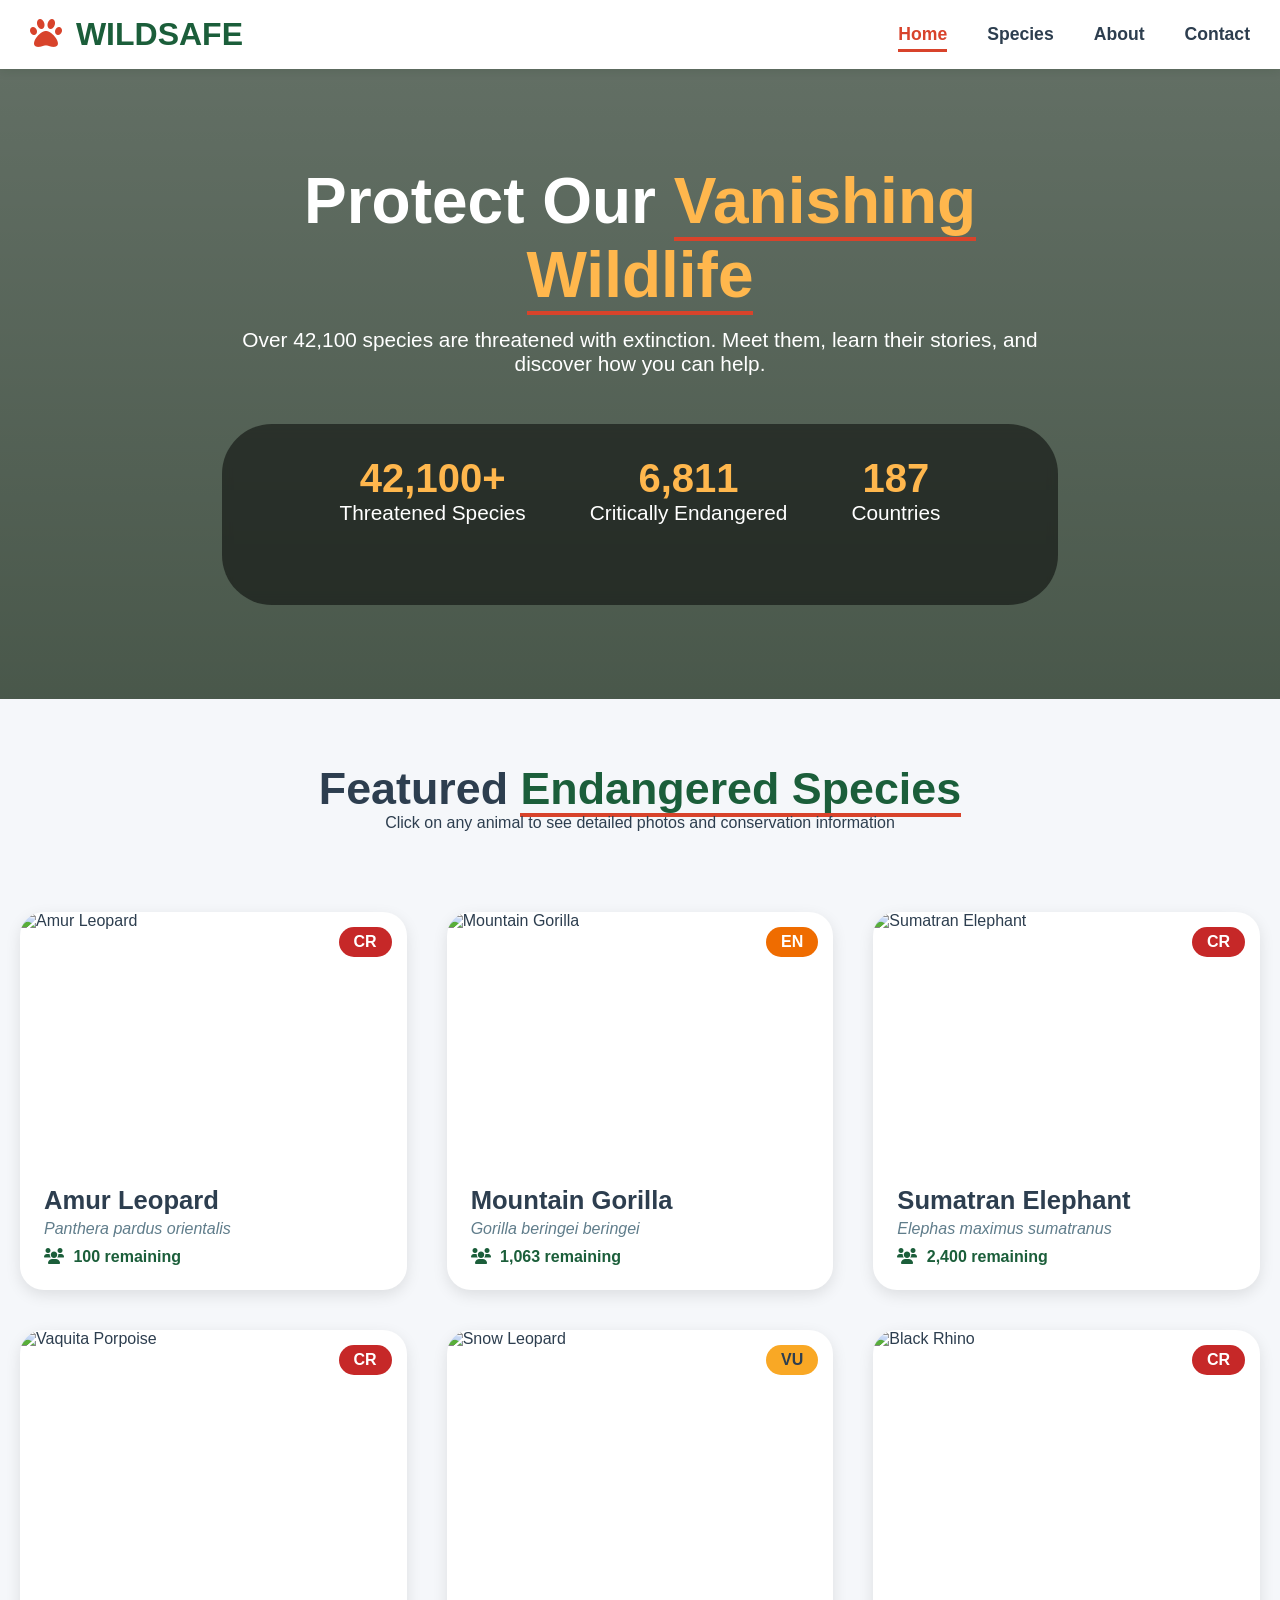
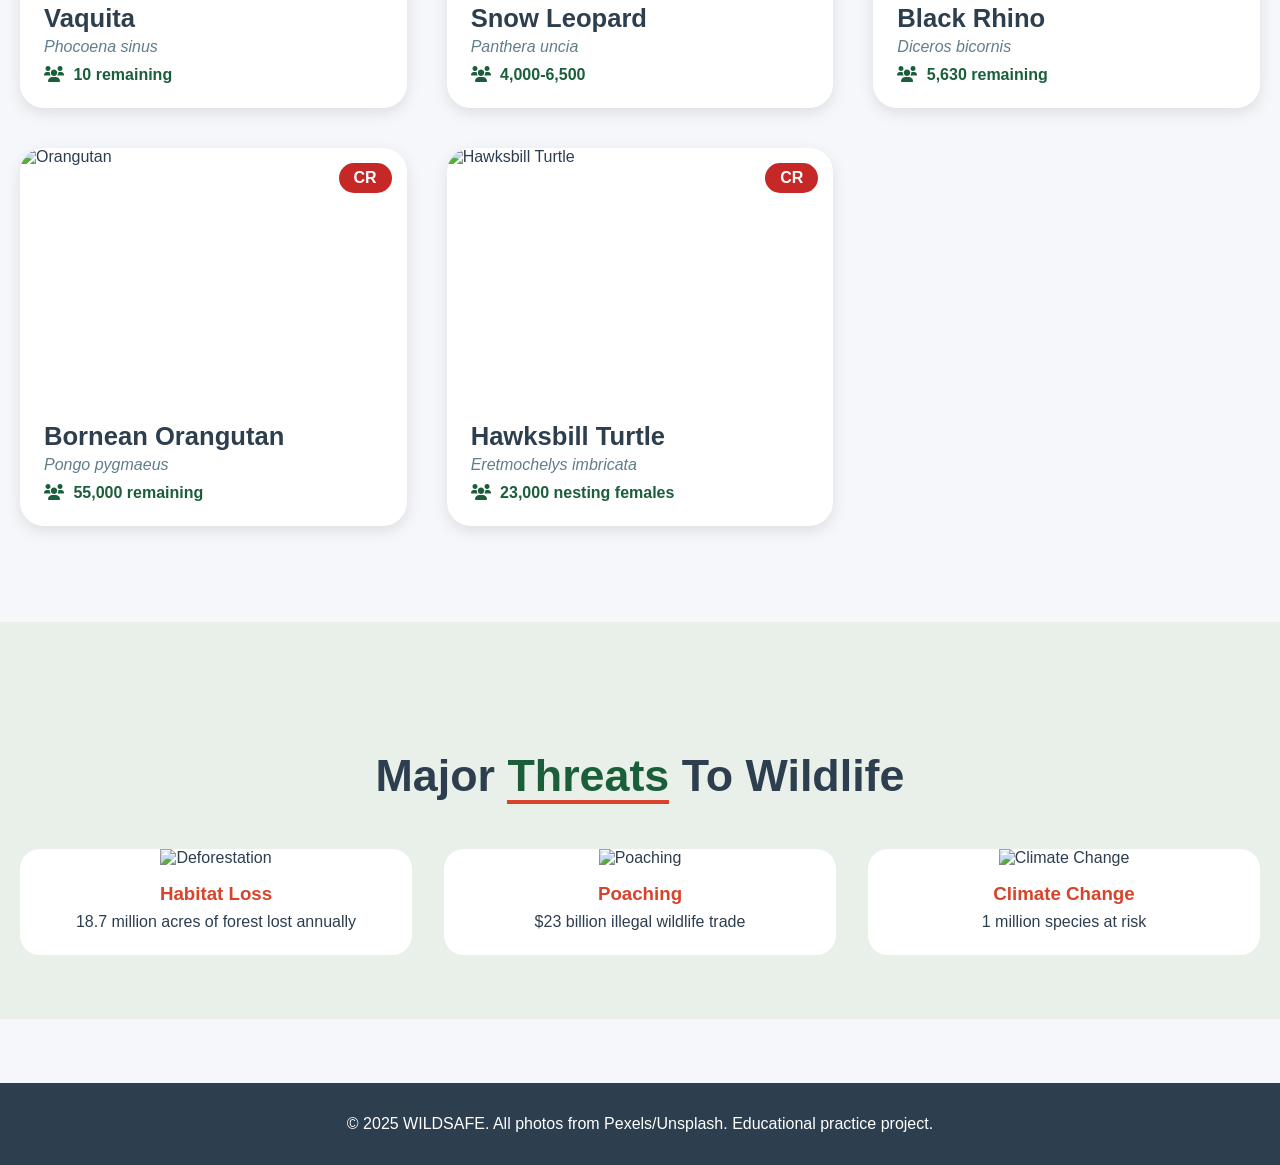
==== index.html @ 145f65b9 "Add files via upload" ====
<!DOCTYPE html>
<html lang="en">
<head>
    <meta charset="UTF-8">
    <meta name="viewport" content="width=device-width, initial-scale=1.0">
    <title>WILDSAFE · Endangered Species</title>
    <link rel="stylesheet" href="css/style.css">
    <link rel="stylesheet" href="https://cdnjs.cloudflare.com/ajax/libs/font-awesome/6.0.0/css/all.min.css">
</head>
<body>
    <!-- NAVIGATION -->
    <nav class="navbar">
        <div class="nav-container">
            <div class="logo">
                <i class="fas fa-paw"></i> WILDSAFE
            </div>
            <ul class="nav-links">
                <li><a href="index.html" class="active">Home</a></li>
                <li><a href="#species">Species</a></li>
                <li><a href="#about">About</a></li>
                <li><a href="#contact">Contact</a></li>
            </ul>
        </div>
    </nav>

    <!-- HERO SECTION -->
    <section class="hero">
        <div class="hero-content">
            <h1>Protect Our <span>Vanishing Wildlife</span></h1>
            <p>Over 42,100 species are threatened with extinction. Meet them, learn their stories, and discover how you can help.</p>
            <div class="hero-stats">
                <div class="stat-card">
                    <h3>42,100+</h3>
                    <p>Threatened Species</p>
                </div>
                <div class="stat-card">
                    <h3>6,811</h3>
                    <p>Critically Endangered</p>
                </div>
                <div class="stat-card">
                    <h3>187</h3>
                    <p>Countries</p>
                </div>
            </div>
        </div>
    </section>

    <!-- FEATURED SPECIES GALLERY -->
    <section id="species" class="species-section">
        <div class="container">
            <div class="section-header">
                <h2>Featured <span>Endangered Species</span></h2>
                <p>Click on any animal to see detailed photos and conservation information</p>
            </div>

            <div class="species-grid">
                <!-- Amur Leopard -->
                <a href="species/amur-leopard.html" class="species-card">
                    <div class="card-image">
                        <img src="https://images.pexels.com/photos/751686/pexels-photo-751686.jpeg?auto=compress&cs=tinysrgb&w=600" alt="Amur Leopard">
                        <span class="status crit">CR</span>
                    </div>
                    <div class="card-info">
                        <h3>Amur Leopard</h3>
                        <p class="sci-name">Panthera pardus orientalis</p>
                        <p class="population"><i class="fas fa-users"></i> 100 remaining</p>
                    </div>
                </a>

                <!-- Mountain Gorilla -->
                <a href="species/mountain-gorilla.html" class="species-card">
                    <div class="card-image">
                        <img src="https://images.pexels.com/photos/802221/pexels-photo-802221.jpeg?auto=compress&cs=tinysrgb&w=600" alt="Mountain Gorilla">
                        <span class="status en">EN</span>
                    </div>
                    <div class="card-info">
                        <h3>Mountain Gorilla</h3>
                        <p class="sci-name">Gorilla beringei beringei</p>
                        <p class="population"><i class="fas fa-users"></i> 1,063 remaining</p>
                    </div>
                </a>

                <!-- Sumatran Elephant -->
                <a href="species/sumatran-elephant.html" class="species-card">
                    <div class="card-image">
                        <img src="https://images.pexels.com/photos/2023384/pexels-photo-2023384.jpeg?auto=compress&cs=tinysrgb&w=600" alt="Sumatran Elephant">
                        <span class="status crit">CR</span>
                    </div>
                    <div class="card-info">
                        <h3>Sumatran Elephant</h3>
                        <p class="sci-name">Elephas maximus sumatranus</p>
                        <p class="population"><i class="fas fa-users"></i> 2,400 remaining</p>
                    </div>
                </a>

                <!-- Vaquita -->
                <a href="species/vaquita.html" class="species-card">
                    <div class="card-image">
                        <img src="https://images.pexels.com/photos/4661767/pexels-photo-4661767.jpeg?auto=compress&cs=tinysrgb&w=600" alt="Vaquita Porpoise">
                        <span class="status crit">CR</span>
                    </div>
                    <div class="card-info">
                        <h3>Vaquita</h3>
                        <p class="sci-name">Phocoena sinus</p>
                        <p class="population"><i class="fas fa-users"></i> 10 remaining</p>
                    </div>
                </a>

                <!-- Snow Leopard -->
                <a href="species/snow-leopard.html" class="species-card">
                    <div class="card-image">
                        <img src="https://images.pexels.com/photos/750357/pexels-photo-750357.jpeg?auto=compress&cs=tinysrgb&w=600" alt="Snow Leopard">
                        <span class="status vu">VU</span>
                    </div>
                    <div class="card-info">
                        <h3>Snow Leopard</h3>
                        <p class="sci-name">Panthera uncia</p>
                        <p class="population"><i class="fas fa-users"></i> 4,000-6,500</p>
                    </div>
                </a>

                <!-- Black Rhino -->
                <a href="species/black-rhino.html" class="species-card">
                    <div class="card-image">
                        <img src="https://images.pexels.com/photos/802230/pexels-photo-802230.jpeg?auto=compress&cs=tinysrgb&w=600" alt="Black Rhino">
                        <span class="status crit">CR</span>
                    </div>
                    <div class="card-info">
                        <h3>Black Rhino</h3>
                        <p class="sci-name">Diceros bicornis</p>
                        <p class="population"><i class="fas fa-users"></i> 5,630 remaining</p>
                    </div>
                </a>

                <!-- Orangutan -->
                <a href="species/orangutan.html" class="species-card">
                    <div class="card-image">
                        <img src="https://images.pexels.com/photos/1149536/pexels-photo-1149536.jpeg?auto=compress&cs=tinysrgb&w=600" alt="Orangutan">
                        <span class="status crit">CR</span>
                    </div>
                    <div class="card-info">
                        <h3>Bornean Orangutan</h3>
                        <p class="sci-name">Pongo pygmaeus</p>
                        <p class="population"><i class="fas fa-users"></i> 55,000 remaining</p>
                    </div>
                </a>

                <!-- Hawksbill Turtle -->
                <a href="species/hawksbill-turtle.html" class="species-card">
                    <div class="card-image">
                        <img src="https://images.pexels.com/photos/847393/pexels-photo-847393.jpeg?auto=compress&cs=tinysrgb&w=600" alt="Hawksbill Turtle">
                        <span class="status crit">CR</span>
                    </div>
                    <div class="card-info">
                        <h3>Hawksbill Turtle</h3>
                        <p class="sci-name">Eretmochelys imbricata</p>
                        <p class="population"><i class="fas fa-users"></i> 23,000 nesting females</p>
                    </div>
                </a>
            </div>
        </div>
    </section>

    <!-- THREATS OVERVIEW -->
    <section class="threats-section">
        <div class="container">
            <div class="section-header">
                <h2>Major <span>Threats</span> To Wildlife</h2>
            </div>
            <div class="threats-grid">
                <div class="threat-card">
                    <img src="https://images.pexels.com/photos/1020016/pexels-photo-1020016.jpeg?auto=compress&cs=tinysrgb&w=600" alt="Deforestation">
                    <h3>Habitat Loss</h3>
                    <p>18.7 million acres of forest lost annually</p>
                </div>
                <div class="threat-card">
                    <img src="https://images.pexels.com/photos/4515719/pexels-photo-4515719.jpeg?auto=compress&cs=tinysrgb&w=600" alt="Poaching">
                    <h3>Poaching</h3>
                    <p>$23 billion illegal wildlife trade</p>
                </div>
                <div class="threat-card">
                    <img src="https://images.pexels.com/photos/3616232/pexels-photo-3616232.jpeg?auto=compress&cs=tinysrgb&w=600" alt="Climate Change">
                    <h3>Climate Change</h3>
                    <p>1 million species at risk</p>
                </div>
            </div>
        </div>
    </section>

    <!-- FOOTER -->
    <footer class="footer">
        <div class="container">
            <p>&copy; 2025 WILDSAFE. All photos from Pexels/Unsplash. Educational practice project.</p>
        </div>
    </footer>
</body>
</html>
---- css/style.css ----
/* ===== RESET ===== */
* {
    margin: 0;
    padding: 0;
    box-sizing: border-box;
}

body {
    font-family: 'Segoe UI', Tahoma, Geneva, Verdana, sans-serif;
    background: #f5f7fa;
    color: #2d3e4f;
}

.container {
    max-width: 1300px;
    margin: 0 auto;
    padding: 0 20px;
}

/* ===== NAVIGATION ===== */
.navbar {
    background: white;
    box-shadow: 0 2px 10px rgba(0,40,0,0.1);
    position: sticky;
    top: 0;
    z-index: 100;
    padding: 1rem 0;
}

.nav-container {
    max-width: 1300px;
    margin: 0 auto;
    padding: 0 30px;
    display: flex;
    justify-content: space-between;
    align-items: center;
}

.logo {
    font-size: 2rem;
    font-weight: 800;
    color: #1b5e3a;
}

.logo i {
    color: #d8432b;
    margin-right: 5px;
}

.nav-links {
    display: flex;
    gap: 2.5rem;
    list-style: none;
}

.nav-links a {
    text-decoration: none;
    color: #2d3e4f;
    font-weight: 600;
    font-size: 1.1rem;
    transition: 0.3s;
}

.nav-links a:hover,
.nav-links a.active {
    color: #d8432b;
    border-bottom: 3px solid #d8432b;
    padding-bottom: 5px;
}

/* ===== HERO ===== */
.hero {
    background: linear-gradient(rgba(0,20,0,0.6), rgba(0,20,0,0.7)),
                url('https://images.pexels.com/photos/951531/pexels-photo-951531.jpeg?auto=compress&cs=tinysrgb&w=1260&h=750&dpr=2');
    background-size: cover;
    background-position: center;
    min-height: 70vh;
    display: flex;
    align-items: center;
    color: white;
    text-align: center;
}

.hero-content {
    max-width: 900px;
    margin: 0 auto;
    padding: 2rem;
}

.hero h1 {
    font-size: 4rem;
    margin-bottom: 1rem;
}

.hero h1 span {
    color: #ffb74d;
    border-bottom: 4px solid #d8432b;
}

.hero p {
    font-size: 1.3rem;
    margin-bottom: 3rem;
}

.hero-stats {
    display: flex;
    justify-content: center;
    gap: 4rem;
    flex-wrap: wrap;
    background: rgba(0,0,0,0.5);
    padding: 2rem;
    border-radius: 50px;
    backdrop-filter: blur(5px);
}

.stat-card h3 {
    font-size: 2.5rem;
    color: #ffb74d;
}

/* ===== SECTION HEADER ===== */
.section-header {
    text-align: center;
    margin: 4rem 0 3rem;
}

.section-header h2 {
    font-size: 2.8rem;
    color: #2d3e4f;
}

.section-header h2 span {
    color: #1b5e3a;
    border-bottom: 4px solid #d8432b;
}

/* ===== SPECIES GRID ===== */
.species-grid {
    display: grid;
    grid-template-columns: repeat(auto-fit, minmax(300px, 1fr));
    gap: 2.5rem;
    padding: 2rem 0;
}

.species-card {
    text-decoration: none;
    color: inherit;
    background: white;
    border-radius: 24px;
    overflow: hidden;
    box-shadow: 0 5px 15px rgba(0,0,0,0.1);
    transition: 0.3s;
}

.species-card:hover {
    transform: translateY(-10px);
    box-shadow: 0 15px 30px rgba(27,94,58,0.3);
}

.card-image {
    height: 250px;
    position: relative;
    overflow: hidden;
}

.card-image img {
    width: 100%;
    height: 100%;
    object-fit: cover;
    transition: 0.5s;
}

.species-card:hover .card-image img {
    transform: scale(1.1);
}

.status {
    position: absolute;
    top: 15px;
    right: 15px;
    padding: 6px 15px;
    border-radius: 30px;
    font-weight: bold;
    color: white;
    font-size: 1rem;
}

.status.crit { background: #c62828; }
.status.en { background: #ef6c00; }
.status.vu { background: #f9a825; color: #2d3e4f; }

.card-info {
    padding: 1.5rem;
}

.card-info h3 {
    font-size: 1.6rem;
    margin-bottom: 5px;
}

.sci-name {
    color: #607d8b;
    font-style: italic;
    margin-bottom: 10px;
}

.population {
    font-weight: 600;
    color: #1b5e3a;
}

.population i {
    margin-right: 5px;
}

/* ===== THREATS SECTION ===== */
.threats-section {
    background: #e8f0e9;
    padding: 4rem 0;
    margin-top: 4rem;
}

.threats-grid {
    display: grid;
    grid-template-columns: repeat(auto-fit, minmax(300px, 1fr));
    gap: 2rem;
    margin-top: 3rem;
}

.threat-card {
    background: white;
    border-radius: 20px;
    overflow: hidden;
    text-align: center;
    padding-bottom: 1.5rem;
}

.threat-card img {
    width: 100%;
    height: 200px;
    object-fit: cover;
}

.threat-card h3 {
    margin: 1rem 0 0.5rem;
    color: #d8432b;
}

/* ===== SPECIES DETAIL PAGE ===== */
.species-detail {
    max-width: 1200px;
    margin: 3rem auto;
    padding: 0 20px;
}

.back-link {
    display: inline-block;
    margin-bottom: 2rem;
    color: #1b5e3a;
    text-decoration: none;
    font-weight: 600;
    font-size: 1.1rem;
}

.back-link i {
    margin-right: 5px;
}

.detail-header {
    display: flex;
    gap: 3rem;
    margin-bottom: 3rem;
    flex-wrap: wrap;
}

.header-image {
    flex: 1;
    min-width: 300px;
    height: 400px;
    border-radius: 30px;
    overflow: hidden;
}

.header-image img {
    width: 100%;
    height: 100%;
    object-fit: cover;
}

.header-info {
    flex: 1;
    min-width: 300px;
}

.header-info h1 {
    font-size: 3rem;
    color: #1b5e3a;
    margin-bottom: 0.5rem;
}

.header-info .sci-name {
    font-size: 1.3rem;
    margin-bottom: 1.5rem;
}

.status-badge {
    display: inline-block;
    padding: 8px 20px;
    border-radius: 40px;
    color: white;
    font-weight: bold;
    font-size: 1.2rem;
    margin-bottom: 2rem;
}

.status-badge.crit { background: #c62828; }
.status-badge.en { background: #ef6c00; }
.status-badge.vu { background: #f9a825; color: #2d3e4f; }

.info-grid {
    display: grid;
    grid-template-columns: repeat(2, 1fr);
    gap: 1.5rem;
}

.info-item {
    background: #e8f0e9;
    padding: 1rem;
    border-radius: 15px;
}

.info-item .label {
    color: #607d8b;
    font-size: 0.9rem;
    text-transform: uppercase;
}

.info-item .value {
    font-size: 1.5rem;
    font-weight: 700;
    color: #1b5e3a;
}

/* ===== PHOTO GALLERY (MANY IMAGES) ===== */
.photo-gallery {
    margin: 4rem 0;
}

.photo-gallery h2 {
    font-size: 2rem;
    margin-bottom: 2rem;
    color: #2d3e4f;
}

.gallery-grid {
    display: grid;
    grid-template-columns: repeat(auto-fit, minmax(250px, 1fr));
    gap: 1.5rem;
}

.gallery-grid img {
    width: 100%;
    height: 200px;
    object-fit: cover;
    border-radius: 15px;
    transition: 0.3s;
    cursor: pointer;
}

.gallery-grid img:hover {
    transform: scale(1.05);
    box-shadow: 0 10px 20px rgba(0,0,0,0.2);
}

/* ===== THREATS DETAIL ===== */
.threats-detail {
    background: #f5f5f5;
    padding: 3rem;
    border-radius: 30px;
    margin: 3rem 0;
}

.threats-detail h2 {
    margin-bottom: 2rem;
    color: #d8432b;
}

.threat-list {
    display: grid;
    grid-template-columns: repeat(auto-fit, minmax(200px, 1fr));
    gap: 1.5rem;
}

.threat-item {
    background: white;
    padding: 1.5rem;
    border-radius: 15px;
    text-align: center;
}

.threat-item i {
    font-size: 2.5rem;
    color: #d8432b;
    margin-bottom: 1rem;
}

/* ===== CONSERVATION SECTION ===== */
.conservation {
    background: #1b5e3a;
    color: white;
    padding: 3rem;
    border-radius: 30px;
    margin: 3rem 0;
}

.conservation h2 {
    margin-bottom: 1.5rem;
}

.conservation p {
    font-size: 1.2rem;
    margin-bottom: 2rem;
}

.org-list {
    display: flex;
    gap: 2rem;
    flex-wrap: wrap;
}

.org-list span {
    background: rgba(255,255,255,0.2);
    padding: 0.5rem 1.5rem;
    border-radius: 40px;
    font-weight: 600;
}

/* ===== FOOTER ===== */
.footer {
    background: #2d3e4f;
    color: white;
    text-align: center;
    padding: 2rem;
    margin-top: 4rem;
}

/* ===== RESPONSIVE ===== */
@media (max-width: 768px) {
    .hero h1 { font-size: 2.5rem; }
    .section-header h2 { font-size: 2rem; }
    .nav-links { display: none; }
    .detail-header { flex-direction: column; }
}
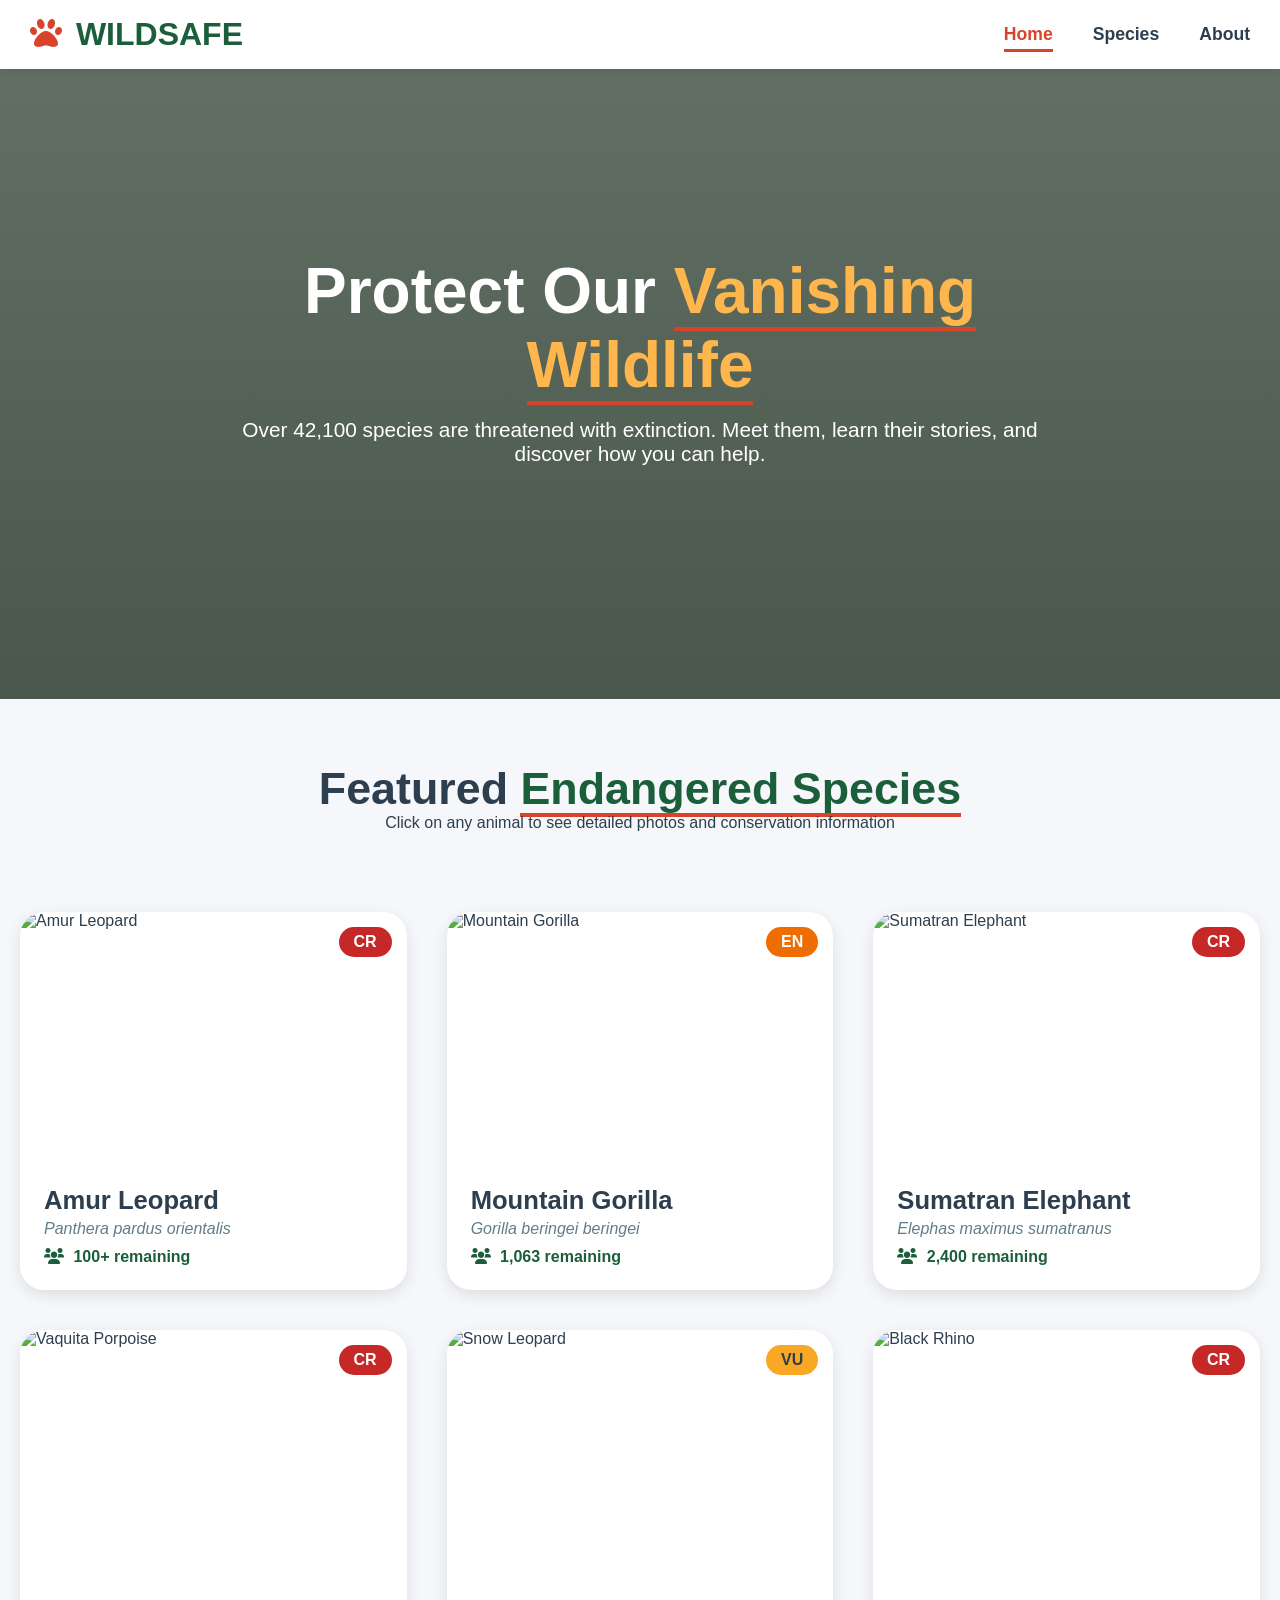
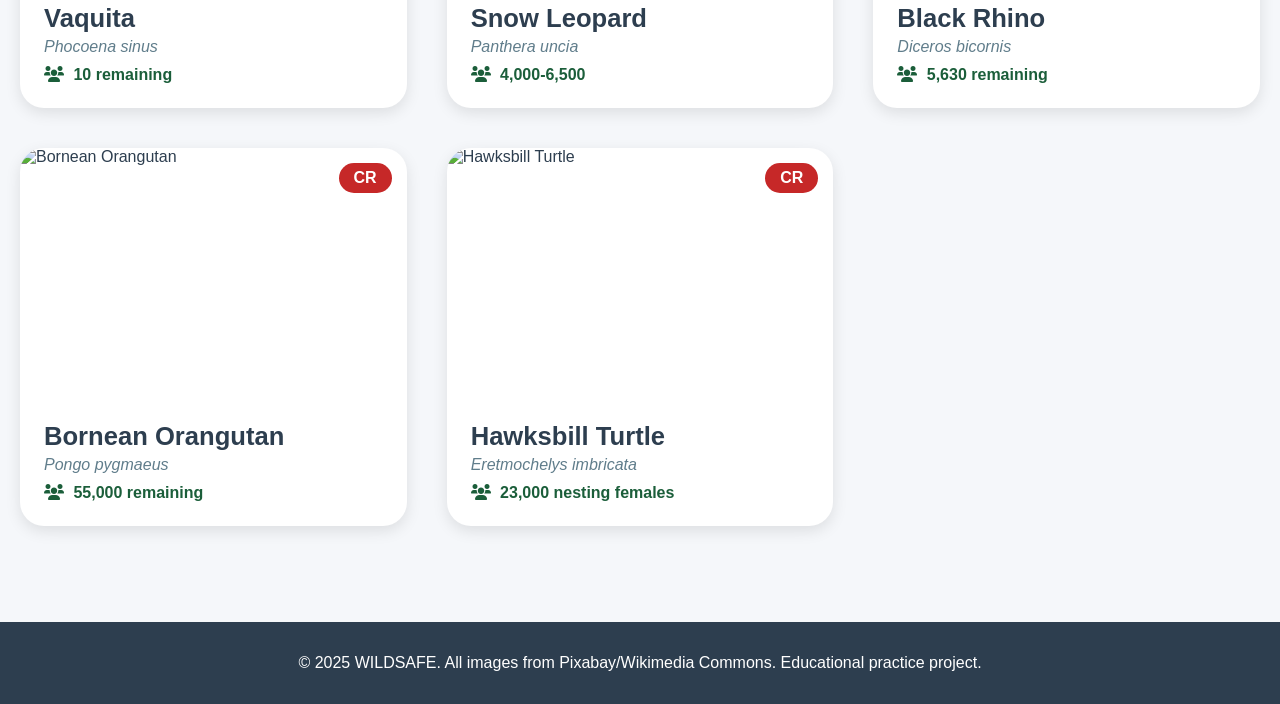
==== commit fdbb1567: "Update index.html" ====
--- a/index.html
+++ b/index.html
@@ -8,7 +8,6 @@
     <link rel="stylesheet" href="https://cdnjs.cloudflare.com/ajax/libs/font-awesome/6.0.0/css/all.min.css">
 </head>
 <body>
-    <!-- NAVIGATION -->
     <nav class="navbar">
         <div class="nav-container">
             <div class="logo">
@@ -18,34 +17,17 @@
                 <li><a href="index.html" class="active">Home</a></li>
                 <li><a href="#species">Species</a></li>
                 <li><a href="#about">About</a></li>
-                <li><a href="#contact">Contact</a></li>
             </ul>
         </div>
     </nav>
 
-    <!-- HERO SECTION -->
     <section class="hero">
         <div class="hero-content">
             <h1>Protect Our <span>Vanishing Wildlife</span></h1>
             <p>Over 42,100 species are threatened with extinction. Meet them, learn their stories, and discover how you can help.</p>
-            <div class="hero-stats">
-                <div class="stat-card">
-                    <h3>42,100+</h3>
-                    <p>Threatened Species</p>
-                </div>
-                <div class="stat-card">
-                    <h3>6,811</h3>
-                    <p>Critically Endangered</p>
-                </div>
-                <div class="stat-card">
-                    <h3>187</h3>
-                    <p>Countries</p>
-                </div>
-            </div>
         </div>
     </section>
 
-    <!-- FEATURED SPECIES GALLERY -->
     <section id="species" class="species-section">
         <div class="container">
             <div class="section-header">
@@ -57,20 +39,20 @@
                 <!-- Amur Leopard -->
                 <a href="species/amur-leopard.html" class="species-card">
                     <div class="card-image">
-                        <img src="https://images.pexels.com/photos/751686/pexels-photo-751686.jpeg?auto=compress&cs=tinysrgb&w=600" alt="Amur Leopard">
+                        <img src="https://cdn.pixabay.com/photo/2017/02/07/16/47/amur-leopard-2046432_1280.jpg" alt="Amur Leopard">
                         <span class="status crit">CR</span>
                     </div>
                     <div class="card-info">
                         <h3>Amur Leopard</h3>
                         <p class="sci-name">Panthera pardus orientalis</p>
-                        <p class="population"><i class="fas fa-users"></i> 100 remaining</p>
+                        <p class="population"><i class="fas fa-users"></i> 100+ remaining</p>
                     </div>
                 </a>
 
                 <!-- Mountain Gorilla -->
                 <a href="species/mountain-gorilla.html" class="species-card">
                     <div class="card-image">
-                        <img src="https://images.pexels.com/photos/802221/pexels-photo-802221.jpeg?auto=compress&cs=tinysrgb&w=600" alt="Mountain Gorilla">
+                        <img src="https://cdn.pixabay.com/photo/2015/09/26/09/41/gorilla-958398_1280.jpg" alt="Mountain Gorilla">
                         <span class="status en">EN</span>
                     </div>
                     <div class="card-info">
@@ -83,7 +65,7 @@
                 <!-- Sumatran Elephant -->
                 <a href="species/sumatran-elephant.html" class="species-card">
                     <div class="card-image">
-                        <img src="https://images.pexels.com/photos/2023384/pexels-photo-2023384.jpeg?auto=compress&cs=tinysrgb&w=600" alt="Sumatran Elephant">
+                        <img src="https://cdn.pixabay.com/photo/2016/11/23/15/27/elephant-1853434_1280.jpg" alt="Sumatran Elephant">
                         <span class="status crit">CR</span>
                     </div>
                     <div class="card-info">
@@ -96,7 +78,7 @@
                 <!-- Vaquita -->
                 <a href="species/vaquita.html" class="species-card">
                     <div class="card-image">
-                        <img src="https://images.pexels.com/photos/4661767/pexels-photo-4661767.jpeg?auto=compress&cs=tinysrgb&w=600" alt="Vaquita Porpoise">
+                        <img src="https://upload.wikimedia.org/wikipedia/commons/thumb/2/24/Vaquita_%28Phocoena_sinus%29_illustration.jpg/1280px-Vaquita_%28Phocoena_sinus%29_illustration.jpg" alt="Vaquita Porpoise">
                         <span class="status crit">CR</span>
                     </div>
                     <div class="card-info">
@@ -109,7 +91,7 @@
                 <!-- Snow Leopard -->
                 <a href="species/snow-leopard.html" class="species-card">
                     <div class="card-image">
-                        <img src="https://images.pexels.com/photos/750357/pexels-photo-750357.jpeg?auto=compress&cs=tinysrgb&w=600" alt="Snow Leopard">
+                        <img src="https://cdn.pixabay.com/photo/2017/01/12/11/23/snow-leopard-1974570_1280.jpg" alt="Snow Leopard">
                         <span class="status vu">VU</span>
                     </div>
                     <div class="card-info">
@@ -122,7 +104,7 @@
                 <!-- Black Rhino -->
                 <a href="species/black-rhino.html" class="species-card">
                     <div class="card-image">
-                        <img src="https://images.pexels.com/photos/802230/pexels-photo-802230.jpeg?auto=compress&cs=tinysrgb&w=600" alt="Black Rhino">
+                        <img src="https://cdn.pixabay.com/photo/2016/04/21/23/21/black-rhinoceros-1344845_1280.jpg" alt="Black Rhino">
                         <span class="status crit">CR</span>
                     </div>
                     <div class="card-info">
@@ -132,10 +114,10 @@
                     </div>
                 </a>
 
-                <!-- Orangutan -->
+                <!-- Bornean Orangutan -->
                 <a href="species/orangutan.html" class="species-card">
                     <div class="card-image">
-                        <img src="https://images.pexels.com/photos/1149536/pexels-photo-1149536.jpeg?auto=compress&cs=tinysrgb&w=600" alt="Orangutan">
+                        <img src="https://cdn.pixabay.com/photo/2014/07/30/02/04/orangutan-404827_1280.jpg" alt="Bornean Orangutan">
                         <span class="status crit">CR</span>
                     </div>
                     <div class="card-info">
@@ -148,7 +130,7 @@
                 <!-- Hawksbill Turtle -->
                 <a href="species/hawksbill-turtle.html" class="species-card">
                     <div class="card-image">
-                        <img src="https://images.pexels.com/photos/847393/pexels-photo-847393.jpeg?auto=compress&cs=tinysrgb&w=600" alt="Hawksbill Turtle">
+                        <img src="https://cdn.pixabay.com/photo/2016/11/29/08/24/animal-1868439_1280.jpg" alt="Hawksbill Turtle">
                         <span class="status crit">CR</span>
                     </div>
                     <div class="card-info">
@@ -161,37 +143,10 @@
         </div>
     </section>
 
-    <!-- THREATS OVERVIEW -->
-    <section class="threats-section">
-        <div class="container">
-            <div class="section-header">
-                <h2>Major <span>Threats</span> To Wildlife</h2>
-            </div>
-            <div class="threats-grid">
-                <div class="threat-card">
-                    <img src="https://images.pexels.com/photos/1020016/pexels-photo-1020016.jpeg?auto=compress&cs=tinysrgb&w=600" alt="Deforestation">
-                    <h3>Habitat Loss</h3>
-                    <p>18.7 million acres of forest lost annually</p>
-                </div>
-                <div class="threat-card">
-                    <img src="https://images.pexels.com/photos/4515719/pexels-photo-4515719.jpeg?auto=compress&cs=tinysrgb&w=600" alt="Poaching">
-                    <h3>Poaching</h3>
-                    <p>$23 billion illegal wildlife trade</p>
-                </div>
-                <div class="threat-card">
-                    <img src="https://images.pexels.com/photos/3616232/pexels-photo-3616232.jpeg?auto=compress&cs=tinysrgb&w=600" alt="Climate Change">
-                    <h3>Climate Change</h3>
-                    <p>1 million species at risk</p>
-                </div>
-            </div>
-        </div>
-    </section>
-
-    <!-- FOOTER -->
     <footer class="footer">
         <div class="container">
-            <p>&copy; 2025 WILDSAFE. All photos from Pexels/Unsplash. Educational practice project.</p>
+            <p>&copy; 2025 WILDSAFE. All images from Pixabay/Wikimedia Commons. Educational practice project.</p>
         </div>
     </footer>
 </body>
-</html>+</html>
